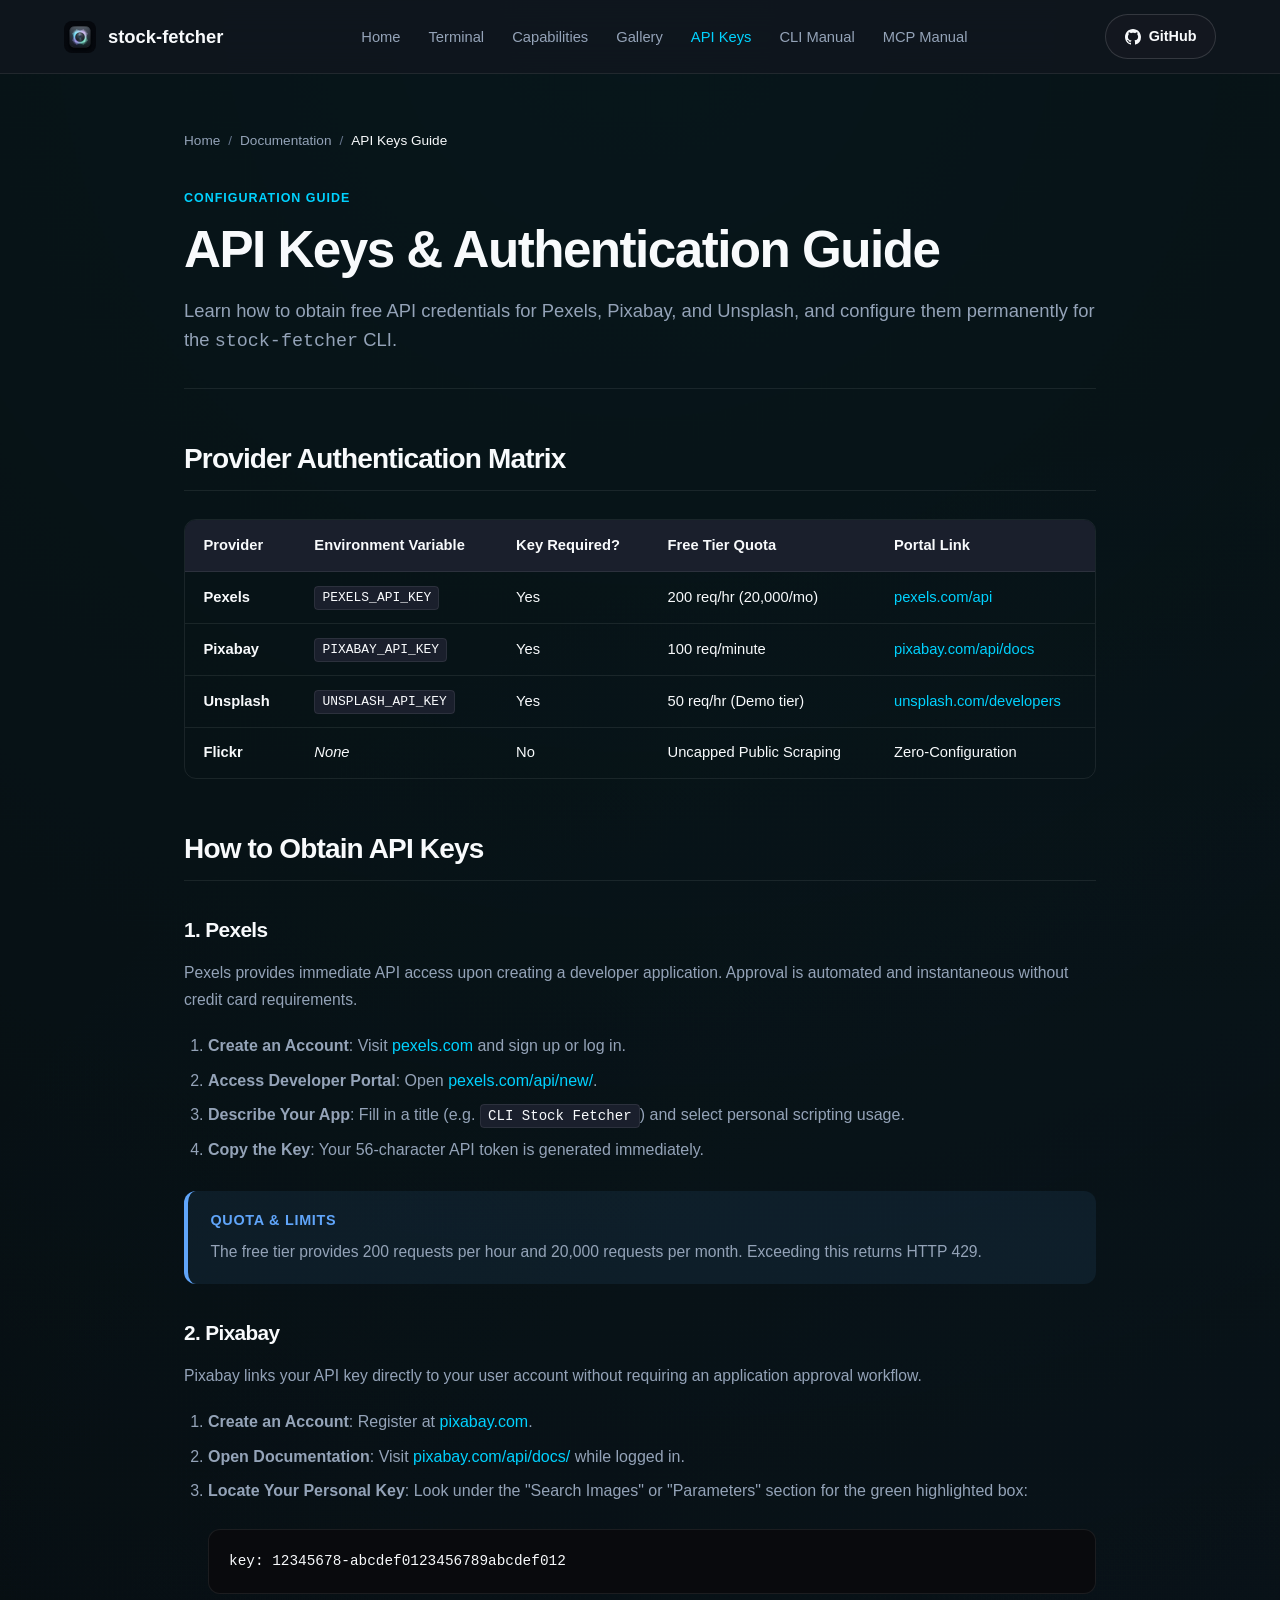
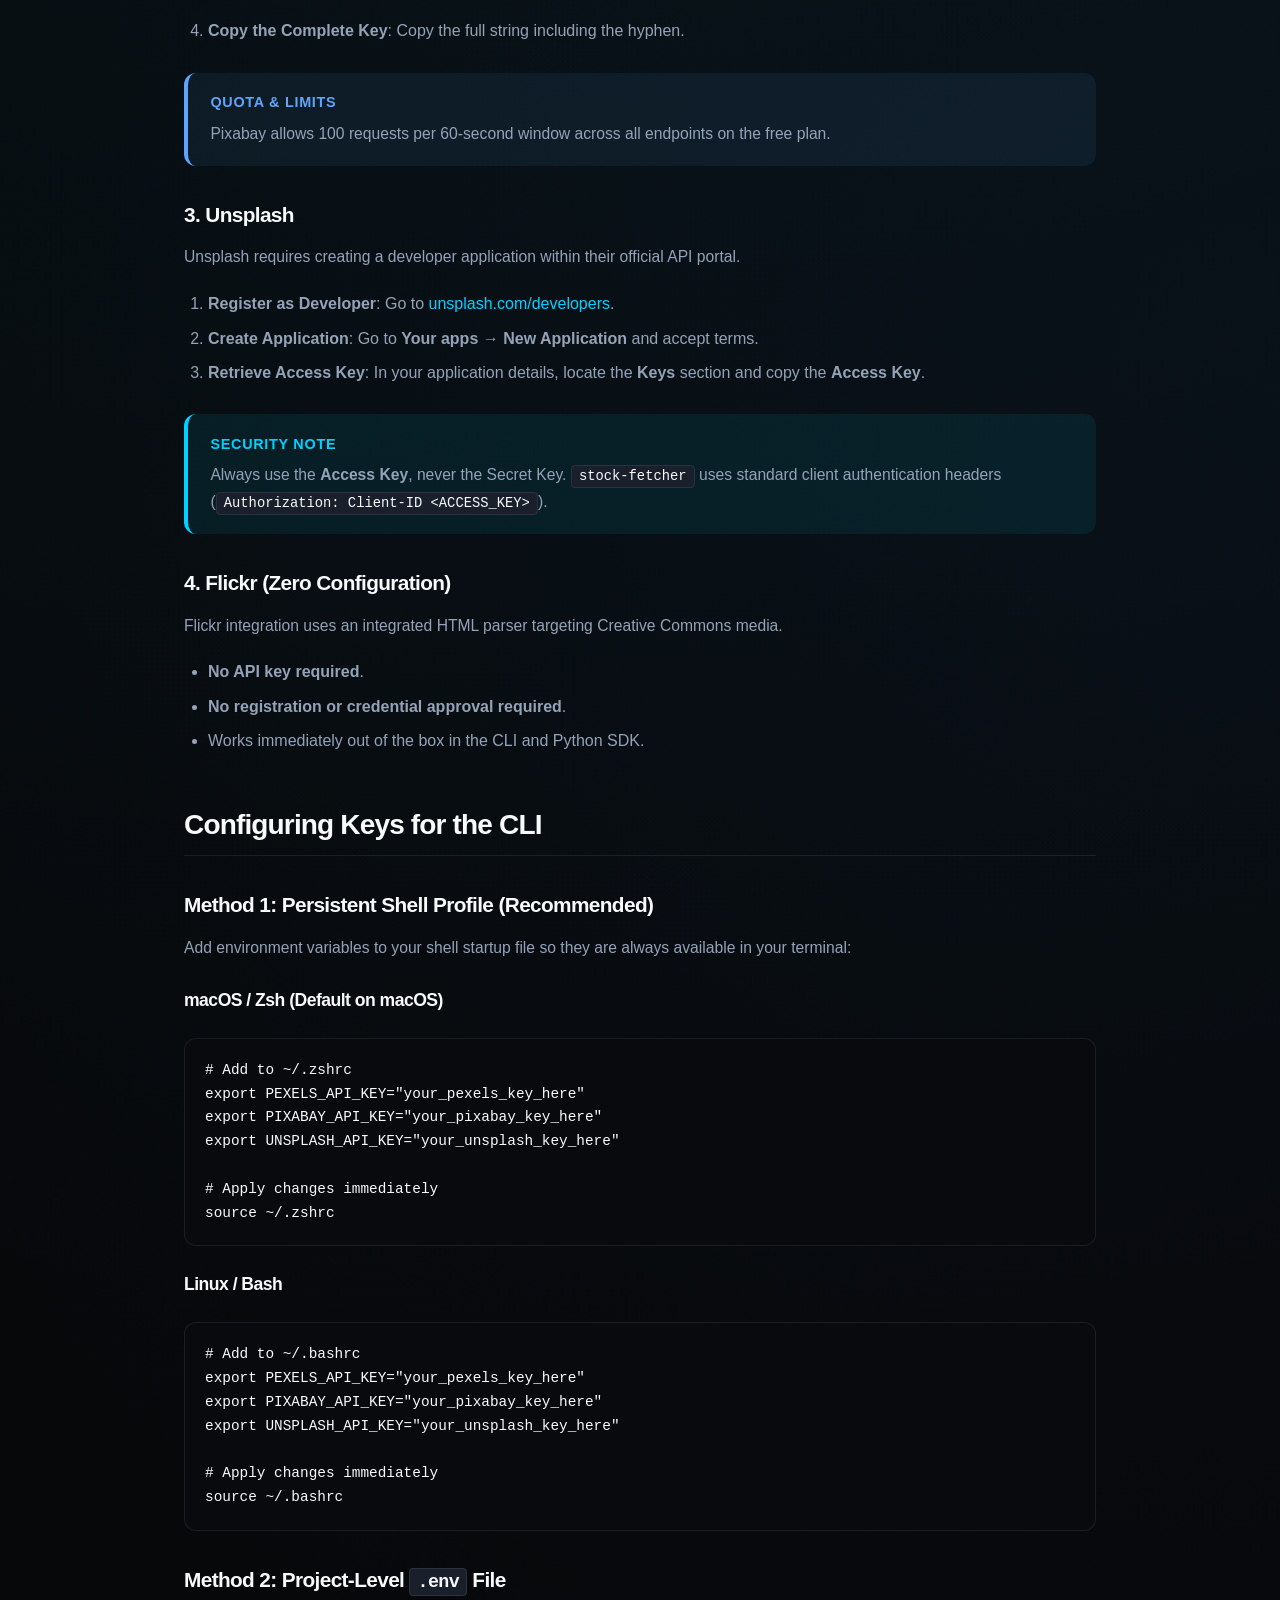
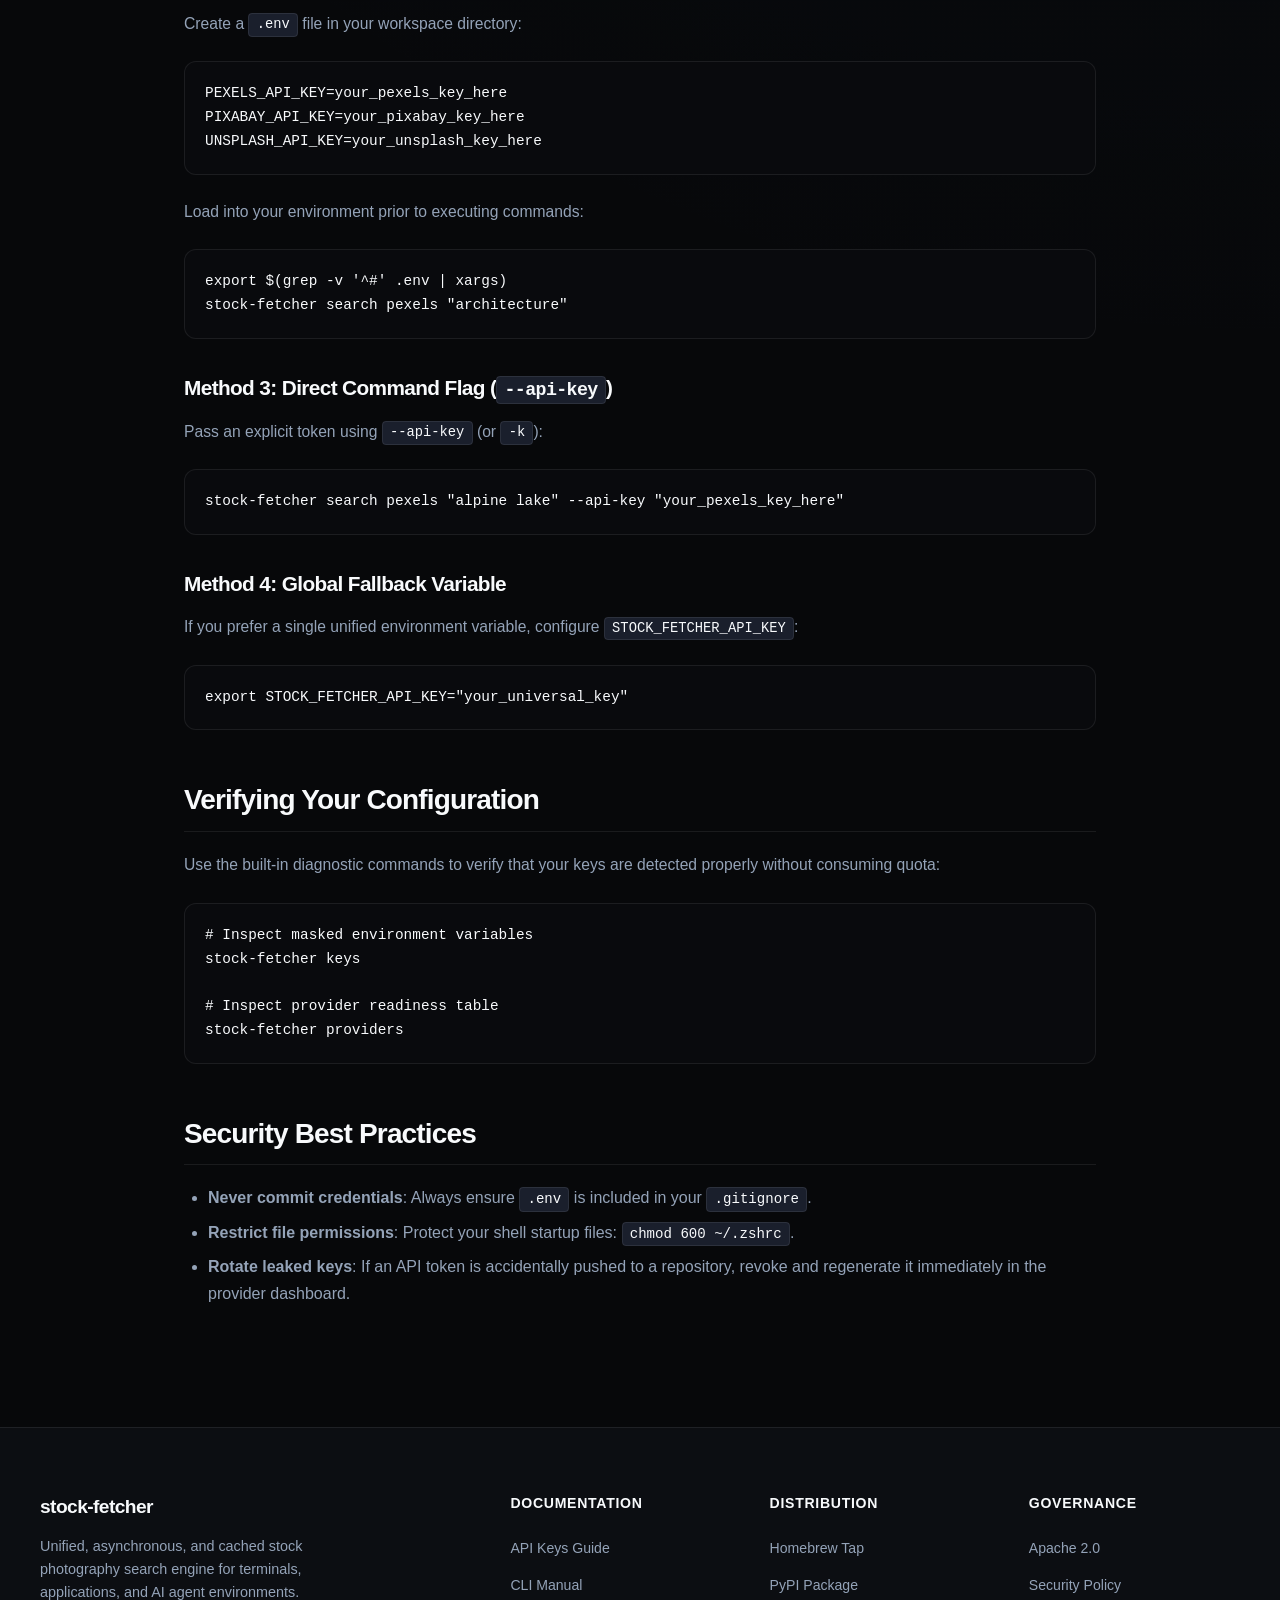
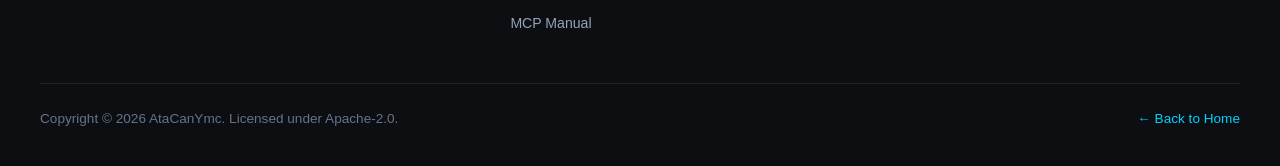
==== site/api_keys_guide.html @ 6c5955a9 "feat(site): convert documentation guides to native HTML pages with unified navigation" ====
<!DOCTYPE html>
<html lang="en">
<head>
  <meta charset="UTF-8">
  <meta name="viewport" content="width=device-width, initial-scale=1.0">
  <meta name="color-scheme" content="dark">
  <meta name="description" content="Step-by-step guide to obtaining free API keys for Pexels, Pixabay, and Unsplash, and configuring them for the stock-fetcher CLI.">
  <title>API Keys Guide — stock-fetcher</title>
  <link rel="stylesheet" href="style.css">
  <link rel="icon" type="image/png" href="assets/logo.png">
</head>
<body>

  <!-- Sticky Frosted Navigation -->
  <header class="header-nav">
    <div class="nav-container">
      <a href="index.html" class="nav-brand">
        <img src="assets/logo.png" alt="stock-fetcher logo" width="32" height="32">
        <span>stock-fetcher</span>
      </a>
      <nav aria-label="Main Navigation">
        <ul class="nav-links">
          <li><a href="index.html">Home</a></li>
          <li><a href="index.html#terminal">Terminal</a></li>
          <li><a href="index.html#capabilities">Capabilities</a></li>
          <li><a href="index.html#gallery">Gallery</a></li>
          <li><a href="api_keys_guide.html" style="color:var(--color-accent);">API Keys</a></li>
          <li><a href="cli_manual.html">CLI Manual</a></li>
          <li><a href="mcp_manual.html">MCP Manual</a></li>
        </ul>
      </nav>
      <div class="nav-actions">
        <a href="https://github.com/AtaCanYmc/stock-fetcher" class="btn btn-secondary" target="_blank" rel="noopener noreferrer">
          <svg width="16" height="16" viewBox="0 0 24 24" fill="currentColor"><path d="M12 0C5.37 0 0 5.37 0 12c0 5.31 3.435 9.795 8.205 11.385.6.105.825-.255.825-.57 0-.285-.015-1.23-.015-2.235-3.015.555-3.795-.735-4.035-1.41-.135-.345-.72-1.41-1.23-1.695-.42-.225-1.02-.78-.015-.795.945-.015 1.62.87 1.845 1.23 1.08 1.815 2.805 1.305 3.495.99.105-.78.42-1.305.765-1.605-2.67-.3-5.46-1.335-5.46-5.925 0-1.305.465-2.385 1.23-3.225-.12-.3-.54-1.53.12-3.18 0 0 1.005-.315 3.3 1.23.96-.27 1.98-.405 3-.405s2.04.135 3 .405c2.295-1.56 3.3-1.23 3.3-1.23.66 1.65.24 2.88.12 3.18.765.84 1.23 1.905 1.23 3.225 0 4.605-2.805 5.625-5.475 5.925.435.375.81 1.095.81 2.22 0 1.605-.015 2.895-.015 3.3 0 .315.225.69.825.57A12.02 12.02 0 0024 12c0-6.63-5.37-12-12-12z"/></svg>
          GitHub
        </a>
      </div>
    </div>
  </header>

  <main class="doc-page">
    <nav class="doc-breadcrumbs" aria-label="Breadcrumbs">
      <a href="index.html">Home</a>
      <span>/</span>
      <a href="#">Documentation</a>
      <span>/</span>
      <span style="color:var(--color-text-primary);">API Keys Guide</span>
    </nav>

    <header class="doc-header">
      <span class="doc-badge">Configuration Guide</span>
      <h1 class="doc-title">API Keys &amp; Authentication Guide</h1>
      <p class="doc-lead">
        Learn how to obtain free API credentials for Pexels, Pixabay, and Unsplash, and configure them permanently for the <code>stock-fetcher</code> CLI.
      </p>
    </header>

    <article class="doc-content">
      <h2>Provider Authentication Matrix</h2>
      <div class="table-wrap">
        <table class="doc-table">
          <thead>
            <tr>
              <th>Provider</th>
              <th>Environment Variable</th>
              <th>Key Required?</th>
              <th>Free Tier Quota</th>
              <th>Portal Link</th>
            </tr>
          </thead>
          <tbody>
            <tr>
              <td><strong>Pexels</strong></td>
              <td><code>PEXELS_API_KEY</code></td>
              <td>Yes</td>
              <td>200 req/hr (20,000/mo)</td>
              <td><a href="https://www.pexels.com/api/" target="_blank" rel="noopener noreferrer">pexels.com/api</a></td>
            </tr>
            <tr>
              <td><strong>Pixabay</strong></td>
              <td><code>PIXABAY_API_KEY</code></td>
              <td>Yes</td>
              <td>100 req/minute</td>
              <td><a href="https://pixabay.com/api/docs/" target="_blank" rel="noopener noreferrer">pixabay.com/api/docs</a></td>
            </tr>
            <tr>
              <td><strong>Unsplash</strong></td>
              <td><code>UNSPLASH_API_KEY</code></td>
              <td>Yes</td>
              <td>50 req/hr (Demo tier)</td>
              <td><a href="https://unsplash.com/developers" target="_blank" rel="noopener noreferrer">unsplash.com/developers</a></td>
            </tr>
            <tr>
              <td><strong>Flickr</strong></td>
              <td><em>None</em></td>
              <td>No</td>
              <td>Uncapped Public Scraping</td>
              <td>Zero-Configuration</td>
            </tr>
          </tbody>
        </table>
      </div>

      <h2>How to Obtain API Keys</h2>

      <h3>1. Pexels</h3>
      <p>
        Pexels provides immediate API access upon creating a developer application. Approval is automated and instantaneous without credit card requirements.
      </p>
      <ol>
        <li><strong>Create an Account</strong>: Visit <a href="https://www.pexels.com/" target="_blank" rel="noopener noreferrer">pexels.com</a> and sign up or log in.</li>
        <li><strong>Access Developer Portal</strong>: Open <a href="https://www.pexels.com/api/new/" target="_blank" rel="noopener noreferrer">pexels.com/api/new/</a>.</li>
        <li><strong>Describe Your App</strong>: Fill in a title (e.g. <code>CLI Stock Fetcher</code>) and select personal scripting usage.</li>
        <li><strong>Copy the Key</strong>: Your 56-character API token is generated immediately.</li>
      </ol>

      <div class="callout callout-note">
        <div class="callout-title">Quota &amp; Limits</div>
        <p>The free tier provides 200 requests per hour and 20,000 requests per month. Exceeding this returns HTTP 429.</p>
      </div>

      <h3>2. Pixabay</h3>
      <p>
        Pixabay links your API key directly to your user account without requiring an application approval workflow.
      </p>
      <ol>
        <li><strong>Create an Account</strong>: Register at <a href="https://pixabay.com/" target="_blank" rel="noopener noreferrer">pixabay.com</a>.</li>
        <li><strong>Open Documentation</strong>: Visit <a href="https://pixabay.com/api/docs/" target="_blank" rel="noopener noreferrer">pixabay.com/api/docs/</a> while logged in.</li>
        <li><strong>Locate Your Personal Key</strong>: Look under the "Search Images" or "Parameters" section for the green highlighted box:
          <pre><code>key: 12345678-abcdef0123456789abcdef012</code></pre>
        </li>
        <li><strong>Copy the Complete Key</strong>: Copy the full string including the hyphen.</li>
      </ol>

      <div class="callout callout-note">
        <div class="callout-title">Quota &amp; Limits</div>
        <p>Pixabay allows 100 requests per 60-second window across all endpoints on the free plan.</p>
      </div>

      <h3>3. Unsplash</h3>
      <p>
        Unsplash requires creating a developer application within their official API portal.
      </p>
      <ol>
        <li><strong>Register as Developer</strong>: Go to <a href="https://unsplash.com/developers" target="_blank" rel="noopener noreferrer">unsplash.com/developers</a>.</li>
        <li><strong>Create Application</strong>: Go to <strong>Your apps</strong> &rarr; <strong>New Application</strong> and accept terms.</li>
        <li><strong>Retrieve Access Key</strong>: In your application details, locate the <strong>Keys</strong> section and copy the <strong>Access Key</strong>.</li>
      </ol>

      <div class="callout callout-important">
        <div class="callout-title">Security Note</div>
        <p>Always use the <strong>Access Key</strong>, never the Secret Key. <code>stock-fetcher</code> uses standard client authentication headers (<code>Authorization: Client-ID &lt;ACCESS_KEY&gt;</code>).</p>
      </div>

      <h3>4. Flickr (Zero Configuration)</h3>
      <p>
        Flickr integration uses an integrated HTML parser targeting Creative Commons media.
      </p>
      <ul>
        <li><strong>No API key required</strong>.</li>
        <li><strong>No registration or credential approval required</strong>.</li>
        <li>Works immediately out of the box in the CLI and Python SDK.</li>
      </ul>

      <h2>Configuring Keys for the CLI</h2>

      <h3>Method 1: Persistent Shell Profile (Recommended)</h3>
      <p>
        Add environment variables to your shell startup file so they are always available in your terminal:
      </p>

      <h4>macOS / Zsh (Default on macOS)</h4>
      <pre><code># Add to ~/.zshrc
export PEXELS_API_KEY="your_pexels_key_here"
export PIXABAY_API_KEY="your_pixabay_key_here"
export UNSPLASH_API_KEY="your_unsplash_key_here"

# Apply changes immediately
source ~/.zshrc</code></pre>

      <h4>Linux / Bash</h4>
      <pre><code># Add to ~/.bashrc
export PEXELS_API_KEY="your_pexels_key_here"
export PIXABAY_API_KEY="your_pixabay_key_here"
export UNSPLASH_API_KEY="your_unsplash_key_here"

# Apply changes immediately
source ~/.bashrc</code></pre>

      <h3>Method 2: Project-Level <code>.env</code> File</h3>
      <p>Create a <code>.env</code> file in your workspace directory:</p>
      <pre><code>PEXELS_API_KEY=your_pexels_key_here
PIXABAY_API_KEY=your_pixabay_key_here
UNSPLASH_API_KEY=your_unsplash_key_here</code></pre>
      <p>Load into your environment prior to executing commands:</p>
      <pre><code>export $(grep -v '^#' .env | xargs)
stock-fetcher search pexels "architecture"</code></pre>

      <h3>Method 3: Direct Command Flag (<code>--api-key</code>)</h3>
      <p>Pass an explicit token using <code>--api-key</code> (or <code>-k</code>):</p>
      <pre><code>stock-fetcher search pexels "alpine lake" --api-key "your_pexels_key_here"</code></pre>

      <h3>Method 4: Global Fallback Variable</h3>
      <p>If you prefer a single unified environment variable, configure <code>STOCK_FETCHER_API_KEY</code>:</p>
      <pre><code>export STOCK_FETCHER_API_KEY="your_universal_key"</code></pre>

      <h2>Verifying Your Configuration</h2>
      <p>
        Use the built-in diagnostic commands to verify that your keys are detected properly without consuming quota:
      </p>
      <pre><code># Inspect masked environment variables
stock-fetcher keys

# Inspect provider readiness table
stock-fetcher providers</code></pre>

      <h2>Security Best Practices</h2>
      <ul>
        <li><strong>Never commit credentials</strong>: Always ensure <code>.env</code> is included in your <code>.gitignore</code>.</li>
        <li><strong>Restrict file permissions</strong>: Protect your shell startup files: <code>chmod 600 ~/.zshrc</code>.</li>
        <li><strong>Rotate leaked keys</strong>: If an API token is accidentally pushed to a repository, revoke and regenerate it immediately in the provider dashboard.</li>
      </ul>
    </article>
  </main>

  <!-- Footer -->
  <footer class="footer-section">
    <div class="footer-container">
      <div class="footer-brand">
        <h4>stock-fetcher</h4>
        <p>Unified, asynchronous, and cached stock photography search engine for terminals, applications, and AI agent environments.</p>
      </div>
      <div class="footer-col">
        <h5>Documentation</h5>
        <ul>
          <li><a href="api_keys_guide.html">API Keys Guide</a></li>
          <li><a href="cli_manual.html">CLI Manual</a></li>
          <li><a href="mcp_manual.html">MCP Manual</a></li>
        </ul>
      </div>
      <div class="footer-col">
        <h5>Distribution</h5>
        <ul>
          <li><a href="https://github.com/AtaCanYmc/homebrew-tap" target="_blank" rel="noopener noreferrer">Homebrew Tap</a></li>
          <li><a href="https://pypi.org/project/stock-fetcher/" target="_blank" rel="noopener noreferrer">PyPI Package</a></li>
        </ul>
      </div>
      <div class="footer-col">
        <h5>Governance</h5>
        <ul>
          <li><a href="https://github.com/AtaCanYmc/stock-fetcher/blob/main/LICENSE" target="_blank" rel="noopener noreferrer">Apache 2.0</a></li>
          <li><a href="https://github.com/AtaCanYmc/stock-fetcher/blob/main/SECURITY.md" target="_blank" rel="noopener noreferrer">Security Policy</a></li>
        </ul>
      </div>
    </div>
    <div class="footer-bottom">
      <span>Copyright &copy; 2026 AtaCanYmc. Licensed under Apache-2.0.</span>
      <span><a href="index.html">&larr; Back to Home</a></span>
    </div>
  </footer>

  <script src="script.js"></script>
</body>
</html>
---- site/style.css ----
/* Hallmark · pre-emit critique: P5 H5 E5 S5 R5 V5 */
/* Design Tokens & CSS Custom Properties */
:root {
  --color-bg-deep: #07080a;
  --color-bg-base: #0c0e12;
  --color-bg-surface: #13171f;
  --color-bg-surface-elevated: #1a1f2c;
  --color-bg-glass: rgba(19, 23, 31, 0.72);
  --color-bg-glass-elevated: rgba(26, 31, 44, 0.85);

  --color-border-subtle: rgba(255, 255, 255, 0.08);
  --color-border-visible: rgba(255, 255, 255, 0.14);
  --color-border-glow: rgba(0, 210, 255, 0.28);

  --color-text-primary: #f8fafc;
  --color-text-secondary: #94a3b8;
  --color-text-muted: #64748b;

  --color-accent: #00d2ff;
  --color-accent-hover: #38bdf8;
  --color-accent-gradient: linear-gradient(135deg, #00d2ff 0%, #3b82f6 100%);
  --color-accent-glow: rgba(0, 210, 255, 0.18);

  --color-terminal-bg: #090a0d;
  --color-terminal-header: #12141a;
  --color-code-green: #34d399;
  --color-code-yellow: #fbbf24;
  --color-code-blue: #60a5fa;
  --color-code-magenta: #f472b6;

  --font-display: -apple-system, BlinkMacSystemFont, "SF Pro Display", "SF Pro Text", "Inter", -apple-system, sans-serif;
  --font-body: -apple-system, BlinkMacSystemFont, "SF Pro Text", "Inter", sans-serif;
  --font-mono: "SF Mono", "JetBrains Mono", Menlo, Consolas, Monaco, monospace;

  --radius-xs: 4px;
  --radius-sm: 8px;
  --radius-md: 12px;
  --radius-lg: 18px;
  --radius-xl: 26px;
  --radius-pill: 9999px;

  --shadow-subtle: 0 4px 20px -2px rgba(0, 0, 0, 0.5);
  --shadow-glow: 0 10px 40px -10px rgba(0, 210, 255, 0.25);
  --shadow-elevation: 0 20px 48px -8px rgba(0, 0, 0, 0.7);

  --transition-fast: 150ms cubic-bezier(0.16, 1, 0.3, 1);
  --transition-smooth: 250ms cubic-bezier(0.16, 1, 0.3, 1);
  --transition-slow: 400ms cubic-bezier(0.16, 1, 0.3, 1);
}

/* Base Reset & Mobile Hard-Floor */
*, *::before, *::after {
  box-sizing: border-box;
  margin: 0;
  padding: 0;
}

html {
  font-family: var(--font-body);
  background-color: var(--color-bg-deep);
  color: var(--color-text-primary);
  color-scheme: dark;
  line-height: 1.6;
  -webkit-font-smoothing: antialiased;
  -moz-osx-font-smoothing: grayscale;
  scroll-behavior: smooth;
  overflow-x: clip;
}

body {
  background: radial-gradient(circle at 50% 0%, rgba(0, 210, 255, 0.07) 0%, transparent 60%),
              radial-gradient(circle at 100% 40%, rgba(59, 130, 246, 0.04) 0%, transparent 50%),
              var(--color-bg-deep);
  min-height: 100vh;
  overflow-x: clip;
  display: flex;
  flex-direction: column;
}

/* Typography Hierarchy - No Italic Headers */
h1, h2, h3, h4, h5, h6 {
  font-family: var(--font-display);
  font-style: normal;
  font-weight: 700;
  color: var(--color-text-primary);
  letter-spacing: -0.03em;
  overflow-wrap: anywhere;
  min-width: 0;
}

p {
  color: var(--color-text-secondary);
}

a {
  color: var(--color-accent);
  text-decoration: none;
  transition: color var(--transition-fast);
}

a:hover {
  color: var(--color-accent-hover);
}

:focus-visible {
  outline: 2px solid var(--color-accent);
  outline-offset: 3px;
}

/* Sticky Navigation - Frosted Glass */
.header-nav {
  position: sticky;
  top: 0;
  z-index: 100;
  backdrop-filter: blur(20px);
  -webkit-backdrop-filter: blur(20px);
  background-color: var(--color-bg-glass);
  border-bottom: 1px solid var(--color-border-subtle);
  transition: background-color var(--transition-smooth), border-color var(--transition-smooth);
}

.nav-container {
  max-width: 1200px;
  margin: 0 auto;
  padding: 0.9rem 1.5rem;
  display: flex;
  align-items: center;
  justify-content: space-between;
}

.nav-brand {
  display: flex;
  align-items: center;
  gap: 0.75rem;
  font-weight: 700;
  font-size: 1.15rem;
  color: var(--color-text-primary);
  text-decoration: none;
}

.nav-brand img {
  width: 32px;
  height: 32px;
  border-radius: var(--radius-sm);
  display: block;
}

.nav-links {
  display: flex;
  align-items: center;
  gap: 1.75rem;
  list-style: none;
}

.nav-links a {
  color: var(--color-text-secondary);
  font-size: 0.92rem;
  font-weight: 500;
  transition: color var(--transition-fast);
}

.nav-links a:hover {
  color: var(--color-text-primary);
}

.nav-actions {
  display: flex;
  align-items: center;
  gap: 0.75rem;
}

.btn {
  display: inline-flex;
  align-items: center;
  justify-content: center;
  gap: 0.5rem;
  font-family: var(--font-body);
  font-size: 0.9rem;
  font-weight: 600;
  padding: 0.6rem 1.15rem;
  border-radius: var(--radius-pill);
  cursor: pointer;
  border: 1px solid transparent;
  transition: all var(--transition-smooth);
  text-decoration: none;
  white-space: nowrap;
}

.btn-primary {
  background: var(--color-accent-gradient);
  color: #07090e;
  box-shadow: 0 4px 14px 0 rgba(0, 210, 255, 0.3);
}

.btn-primary:hover {
  transform: translateY(-1px);
  box-shadow: 0 6px 20px 0 rgba(0, 210, 255, 0.45);
  color: #000;
}

.btn-secondary {
  background-color: var(--color-bg-surface);
  border-color: var(--color-border-visible);
  color: var(--color-text-primary);
}

.btn-secondary:hover {
  background-color: var(--color-bg-surface-elevated);
  border-color: rgba(255, 255, 255, 0.25);
  color: #ffffff;
}

.btn-icon {
  padding: 0.6rem;
  border-radius: var(--radius-sm);
  background: transparent;
  border: 1px solid var(--color-border-subtle);
  color: var(--color-text-secondary);
}

.btn-icon:hover {
  color: var(--color-text-primary);
  border-color: var(--color-border-visible);
}

/* Hero Section */
.hero-section {
  position: relative;
  padding: 5.5rem 1.5rem 4rem;
  max-width: 1200px;
  margin: 0 auto;
  text-align: center;
  display: flex;
  flex-direction: column;
  align-items: center;
}

.hero-pill {
  display: inline-flex;
  align-items: center;
  gap: 0.5rem;
  padding: 0.35rem 0.9rem;
  background-color: rgba(0, 210, 255, 0.08);
  border: 1px solid rgba(0, 210, 255, 0.25);
  border-radius: var(--radius-pill);
  font-size: 0.82rem;
  font-weight: 600;
  color: var(--color-accent);
  margin-bottom: 1.75rem;
  text-decoration: none;
  transition: all var(--transition-fast);
}

.hero-pill:hover {
  background-color: rgba(0, 210, 255, 0.15);
  border-color: rgba(0, 210, 255, 0.45);
}

.hero-title {
  font-size: clamp(2.4rem, 5.5vw, 4.4rem);
  line-height: 1.08;
  max-width: 960px;
  margin-bottom: 1.5rem;
  background: linear-gradient(180deg, #ffffff 30%, #94a3b8 100%);
  -webkit-background-clip: text;
  -webkit-text-fill-color: transparent;
}

.hero-subtitle {
  font-size: clamp(1.05rem, 2vw, 1.3rem);
  max-width: 720px;
  color: var(--color-text-secondary);
  margin-bottom: 2.5rem;
  font-weight: 400;
}

/* Quick Install Box in Hero */
.hero-install-box {
  width: 100%;
  max-width: 580px;
  background-color: var(--color-bg-surface);
  border: 1px solid var(--color-border-visible);
  border-radius: var(--radius-lg);
  padding: 0.5rem;
  box-shadow: var(--shadow-elevation);
  margin-bottom: 2.25rem;
}

.install-tabs {
  display: flex;
  gap: 0.25rem;
  background-color: rgba(0, 0, 0, 0.3);
  padding: 0.3rem;
  border-radius: var(--radius-md);
  margin-bottom: 0.5rem;
}

.install-tab-btn {
  flex: 1;
  background: transparent;
  border: none;
  color: var(--color-text-muted);
  font-size: 0.82rem;
  font-weight: 600;
  padding: 0.45rem 0.75rem;
  border-radius: var(--radius-sm);
  cursor: pointer;
  transition: all var(--transition-fast);
}

.install-tab-btn[aria-selected="true"] {
  background-color: var(--color-bg-surface-elevated);
  color: var(--color-text-primary);
  box-shadow: 0 2px 8px rgba(0,0,0,0.4);
}

.install-command-row {
  display: flex;
  align-items: center;
  justify-content: space-between;
  background-color: var(--color-terminal-bg);
  border: 1px solid var(--color-border-subtle);
  border-radius: var(--radius-md);
  padding: 0.85rem 1.15rem;
}

.install-command-code {
  font-family: var(--font-mono);
  font-size: 0.92rem;
  color: var(--color-code-green);
  user-select: all;
  overflow-x: auto;
  white-space: nowrap;
}

.copy-btn {
  background-color: rgba(255, 255, 255, 0.08);
  border: 1px solid var(--color-border-subtle);
  color: var(--color-text-secondary);
  border-radius: var(--radius-sm);
  padding: 0.45rem 0.75rem;
  font-size: 0.8rem;
  font-weight: 600;
  cursor: pointer;
  display: inline-flex;
  align-items: center;
  gap: 0.4rem;
  transition: all var(--transition-fast);
}

.copy-btn:hover {
  background-color: rgba(255, 255, 255, 0.16);
  color: var(--color-text-primary);
  border-color: var(--color-border-visible);
}

.copy-btn.copied {
  background-color: rgba(52, 211, 153, 0.15);
  border-color: var(--color-code-green);
  color: var(--color-code-green);
}

.hero-actions {
  display: flex;
  gap: 1rem;
  align-items: center;
  flex-wrap: wrap;
  justify-content: center;
}

/* Interactive Terminal Section */
.terminal-section {
  max-width: 1100px;
  width: 100%;
  margin: 3.5rem auto 5rem;
  padding: 0 1.5rem;
}

.terminal-window {
  background-color: var(--color-terminal-bg);
  border: 1px solid var(--color-border-visible);
  border-radius: var(--radius-lg);
  box-shadow: 0 25px 60px -15px rgba(0, 0, 0, 0.9), 0 0 35px -5px rgba(0, 210, 255, 0.15);
  overflow: hidden;
}

.terminal-header {
  background-color: var(--color-terminal-header);
  border-bottom: 1px solid var(--color-border-subtle);
  padding: 0.85rem 1.25rem;
  display: flex;
  align-items: center;
  justify-content: space-between;
}

.terminal-controls {
  display: flex;
  gap: 0.5rem;
}

.terminal-dot {
  width: 12px;
  height: 12px;
  border-radius: var(--radius-pill);
}

.dot-red { background-color: #ef4444; }
.dot-yellow { background-color: #f59e0b; }
.dot-green { background-color: #10b981; }

.terminal-title {
  font-family: var(--font-mono);
  font-size: 0.82rem;
  color: var(--color-text-muted);
}

.terminal-actions-bar {
  display: flex;
  gap: 0.5rem;
  padding: 0.75rem 1.25rem;
  background-color: rgba(255, 255, 255, 0.02);
  border-bottom: 1px solid var(--color-border-subtle);
  overflow-x: auto;
  white-space: nowrap;
}

.terminal-chip {
  background-color: var(--color-bg-surface);
  border: 1px solid var(--color-border-subtle);
  color: var(--color-text-secondary);
  font-family: var(--font-mono);
  font-size: 0.78rem;
  padding: 0.35rem 0.75rem;
  border-radius: var(--radius-sm);
  cursor: pointer;
  transition: all var(--transition-fast);
}

.terminal-chip:hover {
  background-color: var(--color-bg-surface-elevated);
  border-color: var(--color-accent);
  color: var(--color-text-primary);
}

.terminal-chip.active {
  background-color: rgba(0, 210, 255, 0.12);
  border-color: var(--color-accent);
  color: var(--color-accent);
}

.terminal-body {
  padding: 1.5rem;
  font-family: var(--font-mono);
  font-size: 0.88rem;
  color: var(--color-text-primary);
  line-height: 1.65;
  min-height: 280px;
  max-height: 480px;
  overflow-y: auto;
}

.terminal-prompt {
  color: var(--color-accent);
  font-weight: 600;
}

.terminal-cmd {
  color: #f8fafc;
  font-weight: 600;
}

.terminal-output {
  margin-top: 0.75rem;
  white-space: pre-wrap;
  word-break: break-all;
}

/* Bento Grid Capabilities */
.bento-section {
  max-width: 1200px;
  margin: 4rem auto;
  padding: 0 1.5rem;
}

.section-header {
  text-align: center;
  max-width: 680px;
  margin: 0 auto 3.5rem;
}

.section-badge {
  font-size: 0.8rem;
  font-weight: 700;
  text-transform: uppercase;
  letter-spacing: 0.08em;
  color: var(--color-accent);
  margin-bottom: 0.75rem;
  display: block;
}

.section-title {
  font-size: clamp(2rem, 3.5vw, 2.75rem);
  margin-bottom: 1rem;
}

.section-desc {
  font-size: 1.05rem;
  color: var(--color-text-secondary);
}

.bento-grid {
  display: grid;
  grid-template-columns: repeat(12, 1fr);
  gap: 1.25rem;
}

.bento-card {
  background-color: var(--color-bg-surface);
  border: 1px solid var(--color-border-subtle);
  border-radius: var(--radius-lg);
  padding: 2rem;
  position: relative;
  overflow: hidden;
  transition: transform var(--transition-smooth), border-color var(--transition-smooth);
  display: flex;
  flex-direction: column;
  justify-content: space-between;
}

.bento-card:hover {
  transform: translateY(-2px);
  border-color: var(--color-border-visible);
}

.col-4 { grid-column: span 4; }
.col-6 { grid-column: span 6; }
.col-8 { grid-column: span 8; }
.col-12 { grid-column: span 12; }

.bento-icon {
  width: 44px;
  height: 44px;
  border-radius: var(--radius-md);
  background-color: rgba(0, 210, 255, 0.08);
  border: 1px solid rgba(0, 210, 255, 0.2);
  display: flex;
  align-items: center;
  justify-content: center;
  margin-bottom: 1.25rem;
  color: var(--color-accent);
}

.bento-title {
  font-size: 1.25rem;
  margin-bottom: 0.5rem;
}

.bento-text {
  font-size: 0.92rem;
  color: var(--color-text-secondary);
  line-height: 1.6;
}

.bento-meta {
  margin-top: 1.5rem;
  padding-top: 1rem;
  border-top: 1px solid var(--color-border-subtle);
  display: flex;
  align-items: center;
  justify-content: space-between;
  font-size: 0.82rem;
  font-family: var(--font-mono);
  color: var(--color-text-muted);
}

/* Gallery Section */
.gallery-section {
  max-width: 1200px;
  margin: 5rem auto;
  padding: 0 1.5rem;
}

.gallery-grid {
  display: grid;
  grid-template-columns: repeat(auto-fill, minmax(320px, 1fr));
  gap: 1.5rem;
}

.gallery-item {
  background-color: var(--color-bg-surface);
  border: 1px solid var(--color-border-subtle);
  border-radius: var(--radius-lg);
  overflow: hidden;
  position: relative;
  transition: all var(--transition-smooth);
  display: flex;
  flex-direction: column;
}

.gallery-item:hover {
  transform: translateY(-3px);
  border-color: var(--color-border-visible);
  box-shadow: var(--shadow-subtle);
}

.gallery-thumb-wrap {
  position: relative;
  width: 100%;
  aspect-ratio: 16 / 10;
  overflow: hidden;
  background-color: var(--color-bg-surface-elevated);
}

.gallery-thumb-wrap img {
  width: 100%;
  height: 100%;
  object-fit: cover;
  transition: transform var(--transition-slow);
}

.gallery-item:hover .gallery-thumb-wrap img {
  transform: scale(1.04);
}

.gallery-source-tag {
  position: absolute;
  top: 0.75rem;
  left: 0.75rem;
  background-color: rgba(7, 8, 10, 0.75);
  backdrop-filter: blur(8px);
  -webkit-backdrop-filter: blur(8px);
  border: 1px solid var(--color-border-subtle);
  padding: 0.25rem 0.6rem;
  border-radius: var(--radius-sm);
  font-size: 0.75rem;
  font-weight: 600;
  color: var(--color-text-primary);
  text-transform: uppercase;
  letter-spacing: 0.04em;
}

.gallery-info {
  padding: 1.15rem;
  display: flex;
  flex-direction: column;
  gap: 0.5rem;
}

.gallery-title {
  font-size: 1.05rem;
  font-weight: 600;
  color: var(--color-text-primary);
}

.gallery-desc {
  font-size: 0.85rem;
  color: var(--color-text-muted);
}

.gallery-meta {
  display: flex;
  align-items: center;
  justify-content: space-between;
  margin-top: 0.5rem;
  font-size: 0.8rem;
  font-family: var(--font-mono);
  color: var(--color-code-green);
}

/* Documentation Hub & Code Samples */
.code-section {
  max-width: 1200px;
  margin: 5rem auto;
  padding: 0 1.5rem;
}

.code-tabs-box {
  background-color: var(--color-bg-surface);
  border: 1px solid var(--color-border-visible);
  border-radius: var(--radius-lg);
  overflow: hidden;
}

.code-tablist {
  display: flex;
  background-color: var(--color-bg-surface-elevated);
  border-bottom: 1px solid var(--color-border-subtle);
  overflow-x: auto;
}

.code-tab-btn {
  background: transparent;
  border: none;
  border-bottom: 2px solid transparent;
  padding: 0.9rem 1.4rem;
  font-family: var(--font-mono);
  font-size: 0.85rem;
  font-weight: 600;
  color: var(--color-text-muted);
  cursor: pointer;
  white-space: nowrap;
  transition: all var(--transition-fast);
}

.code-tab-btn[aria-selected="true"] {
  color: var(--color-accent);
  border-bottom-color: var(--color-accent);
  background-color: var(--color-terminal-bg);
}

.code-panel {
  padding: 1.75rem;
  background-color: var(--color-terminal-bg);
}

.code-panel pre {
  font-family: var(--font-mono);
  font-size: 0.9rem;
  line-height: 1.7;
  color: var(--color-text-primary);
  overflow-x: auto;
}

/* Footer Section */
.footer-section {
  border-top: 1px solid var(--color-border-subtle);
  background-color: var(--color-bg-base);
  margin-top: auto;
  padding: 4rem 1.5rem 2.5rem;
}

.footer-container {
  max-width: 1200px;
  margin: 0 auto;
  display: grid;
  grid-template-columns: 2fr 1fr 1fr 1fr;
  gap: 3rem;
}

.footer-brand h4 {
  font-size: 1.2rem;
  margin-bottom: 0.75rem;
}

.footer-brand p {
  font-size: 0.9rem;
  max-width: 340px;
  line-height: 1.6;
}

.footer-col h5 {
  font-size: 0.88rem;
  font-weight: 700;
  text-transform: uppercase;
  letter-spacing: 0.05em;
  color: var(--color-text-primary);
  margin-bottom: 1.25rem;
}

.footer-col ul {
  list-style: none;
  display: flex;
  flex-direction: column;
  gap: 0.75rem;
}

.footer-col a {
  color: var(--color-text-secondary);
  font-size: 0.88rem;
  transition: color var(--transition-fast);
}

.footer-col a:hover {
  color: var(--color-text-primary);
}

.footer-bottom {
  max-width: 1200px;
  margin: 3rem auto 0;
  padding-top: 1.5rem;
  border-top: 1px solid var(--color-border-subtle);
  display: flex;
  justify-content: space-between;
  align-items: center;
  font-size: 0.85rem;
  color: var(--color-text-muted);
  flex-wrap: wrap;
  gap: 1rem;
}

/* Documentation Pages Layout & Typography */
.doc-page {
  max-width: 960px;
  margin: 0 auto;
  padding: 3.5rem 1.5rem 6rem;
  width: 100%;
}

.doc-breadcrumbs {
  display: flex;
  align-items: center;
  gap: 0.5rem;
  font-size: 0.85rem;
  color: var(--color-text-muted);
  margin-bottom: 2rem;
}

.doc-breadcrumbs a {
  color: var(--color-text-secondary);
}

.doc-breadcrumbs a:hover {
  color: var(--color-accent);
}

.doc-header {
  margin-bottom: 3rem;
  border-bottom: 1px solid var(--color-border-subtle);
  padding-bottom: 2rem;
}

.doc-badge {
  display: inline-block;
  font-size: 0.78rem;
  font-weight: 700;
  text-transform: uppercase;
  letter-spacing: 0.08em;
  color: var(--color-accent);
  margin-bottom: 0.75rem;
}

.doc-title {
  font-size: clamp(2.2rem, 4vw, 3.2rem);
  line-height: 1.15;
  margin-bottom: 1rem;
}

.doc-lead {
  font-size: 1.15rem;
  color: var(--color-text-secondary);
  line-height: 1.6;
}

.doc-content h2 {
  font-size: 1.75rem;
  margin: 3rem 0 1.25rem;
  padding-bottom: 0.5rem;
  border-bottom: 1px solid var(--color-border-subtle);
}

.doc-content h3 {
  font-size: 1.3rem;
  margin: 2rem 0 0.85rem;
}

.doc-content h4 {
  font-size: 1.1rem;
  margin: 1.5rem 0 0.65rem;
}

.doc-content p {
  font-size: 0.98rem;
  margin-bottom: 1.25rem;
  line-height: 1.7;
}

.doc-content ul, .doc-content ol {
  margin-bottom: 1.5rem;
  padding-left: 1.5rem;
  color: var(--color-text-secondary);
}

.doc-content li {
  margin-bottom: 0.5rem;
  line-height: 1.65;
}

.doc-content code {
  font-family: var(--font-mono);
  font-size: 0.88em;
  background-color: var(--color-bg-surface-elevated);
  padding: 0.2rem 0.45rem;
  border-radius: var(--radius-xs);
  border: 1px solid var(--color-border-subtle);
  color: var(--color-text-primary);
}

.doc-content pre {
  background-color: var(--color-terminal-bg);
  border: 1px solid var(--color-border-subtle);
  border-radius: var(--radius-md);
  padding: 1.25rem;
  overflow-x: auto;
  margin: 1.5rem 0;
}

.doc-content pre code {
  background: transparent;
  padding: 0;
  border: none;
  font-size: 0.9rem;
  line-height: 1.65;
}

/* Callouts / Alerts */
.callout {
  padding: 1.15rem 1.4rem;
  border-radius: var(--radius-md);
  margin: 1.75rem 0;
  border-left: 4px solid;
  background-color: var(--color-bg-surface);
}

.callout-note {
  border-left-color: var(--color-code-blue);
  background-color: rgba(96, 165, 250, 0.08);
}

.callout-important {
  border-left-color: var(--color-accent);
  background-color: rgba(0, 210, 255, 0.08);
}

.callout-tip {
  border-left-color: var(--color-code-green);
  background-color: rgba(52, 211, 153, 0.08);
}

.callout-title {
  font-weight: 700;
  font-size: 0.9rem;
  text-transform: uppercase;
  letter-spacing: 0.05em;
  margin-bottom: 0.4rem;
  display: flex;
  align-items: center;
  gap: 0.4rem;
}

.callout-note .callout-title { color: var(--color-code-blue); }
.callout-important .callout-title { color: var(--color-accent); }
.callout-tip .callout-title { color: var(--color-code-green); }

.callout p:last-child {
  margin-bottom: 0;
}

/* Data Tables */
.table-wrap {
  width: 100%;
  overflow-x: auto;
  margin: 1.75rem 0;
  border: 1px solid var(--color-border-subtle);
  border-radius: var(--radius-md);
}

.doc-table {
  width: 100%;
  border-collapse: collapse;
  text-align: left;
  font-size: 0.92rem;
}

.doc-table th, .doc-table td {
  padding: 0.85rem 1.15rem;
  border-bottom: 1px solid var(--color-border-subtle);
}

.doc-table th {
  background-color: var(--color-bg-surface-elevated);
  font-weight: 600;
  color: var(--color-text-primary);
  white-space: nowrap;
}

.doc-table tr:last-child td {
  border-bottom: none;
}

.doc-table tr:hover td {
  background-color: rgba(255, 255, 255, 0.02);
}

/* Responsive Overrides (320px - 768px Hard Floor) */
@media (max-width: 900px) {
  .col-4, .col-6, .col-8, .col-12 {
    grid-column: span 12;
  }
  .footer-container {
    grid-template-columns: 1fr 1fr;
  }
}

@media (max-width: 640px) {
  .nav-links {
    display: none;
  }
  .hero-section {
    padding: 3.5rem 1rem 2.5rem;
  }
  .hero-title {
    font-size: 2.15rem;
  }
  .footer-container {
    grid-template-columns: 1fr;
    gap: 2rem;
  }
  .install-command-code {
    font-size: 0.8rem;
  }
  .terminal-body {
    font-size: 0.78rem;
    padding: 1rem;
  }
}

@media (prefers-reduced-motion: reduce) {
  *, *::before, *::after {
    animation-duration: 0.01ms !important;
    animation-iteration-count: 1 !important;
    transition-duration: 0.01ms !important;
    scroll-behavior: auto !important;
  }
}
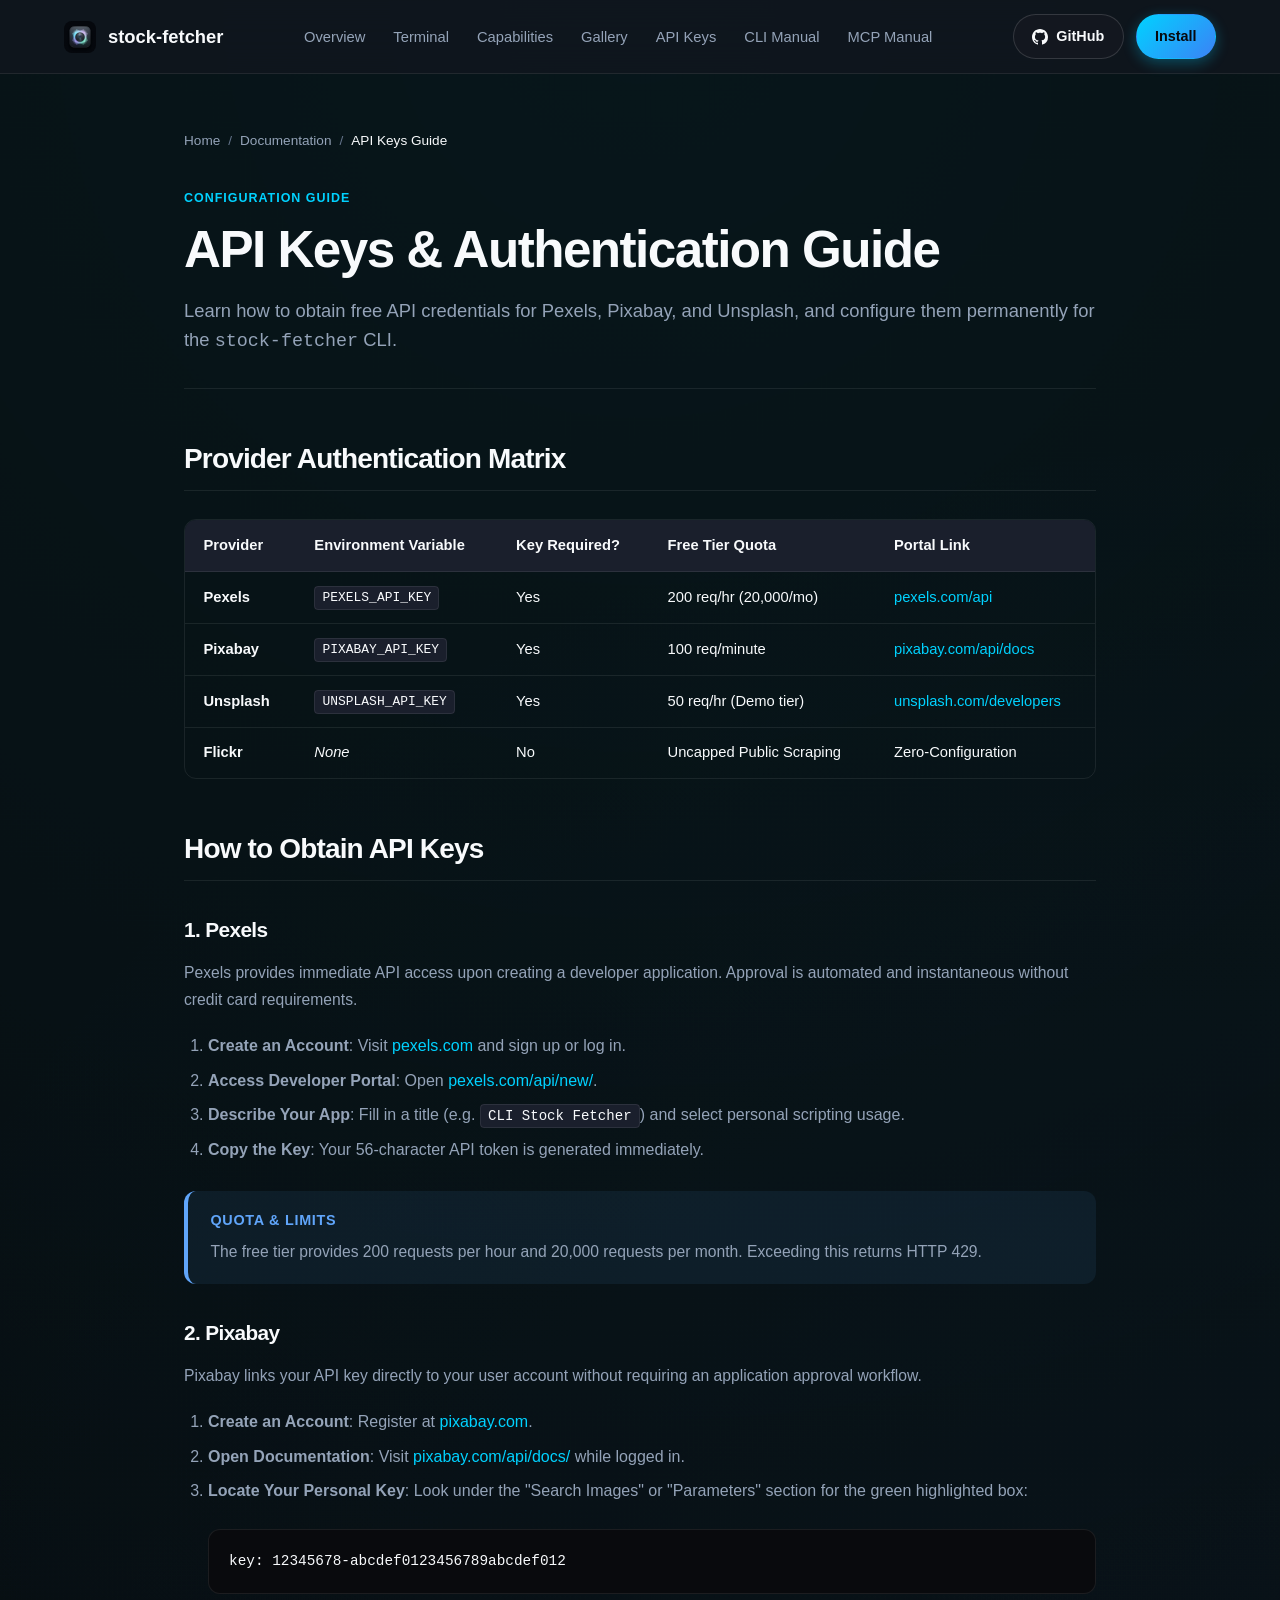
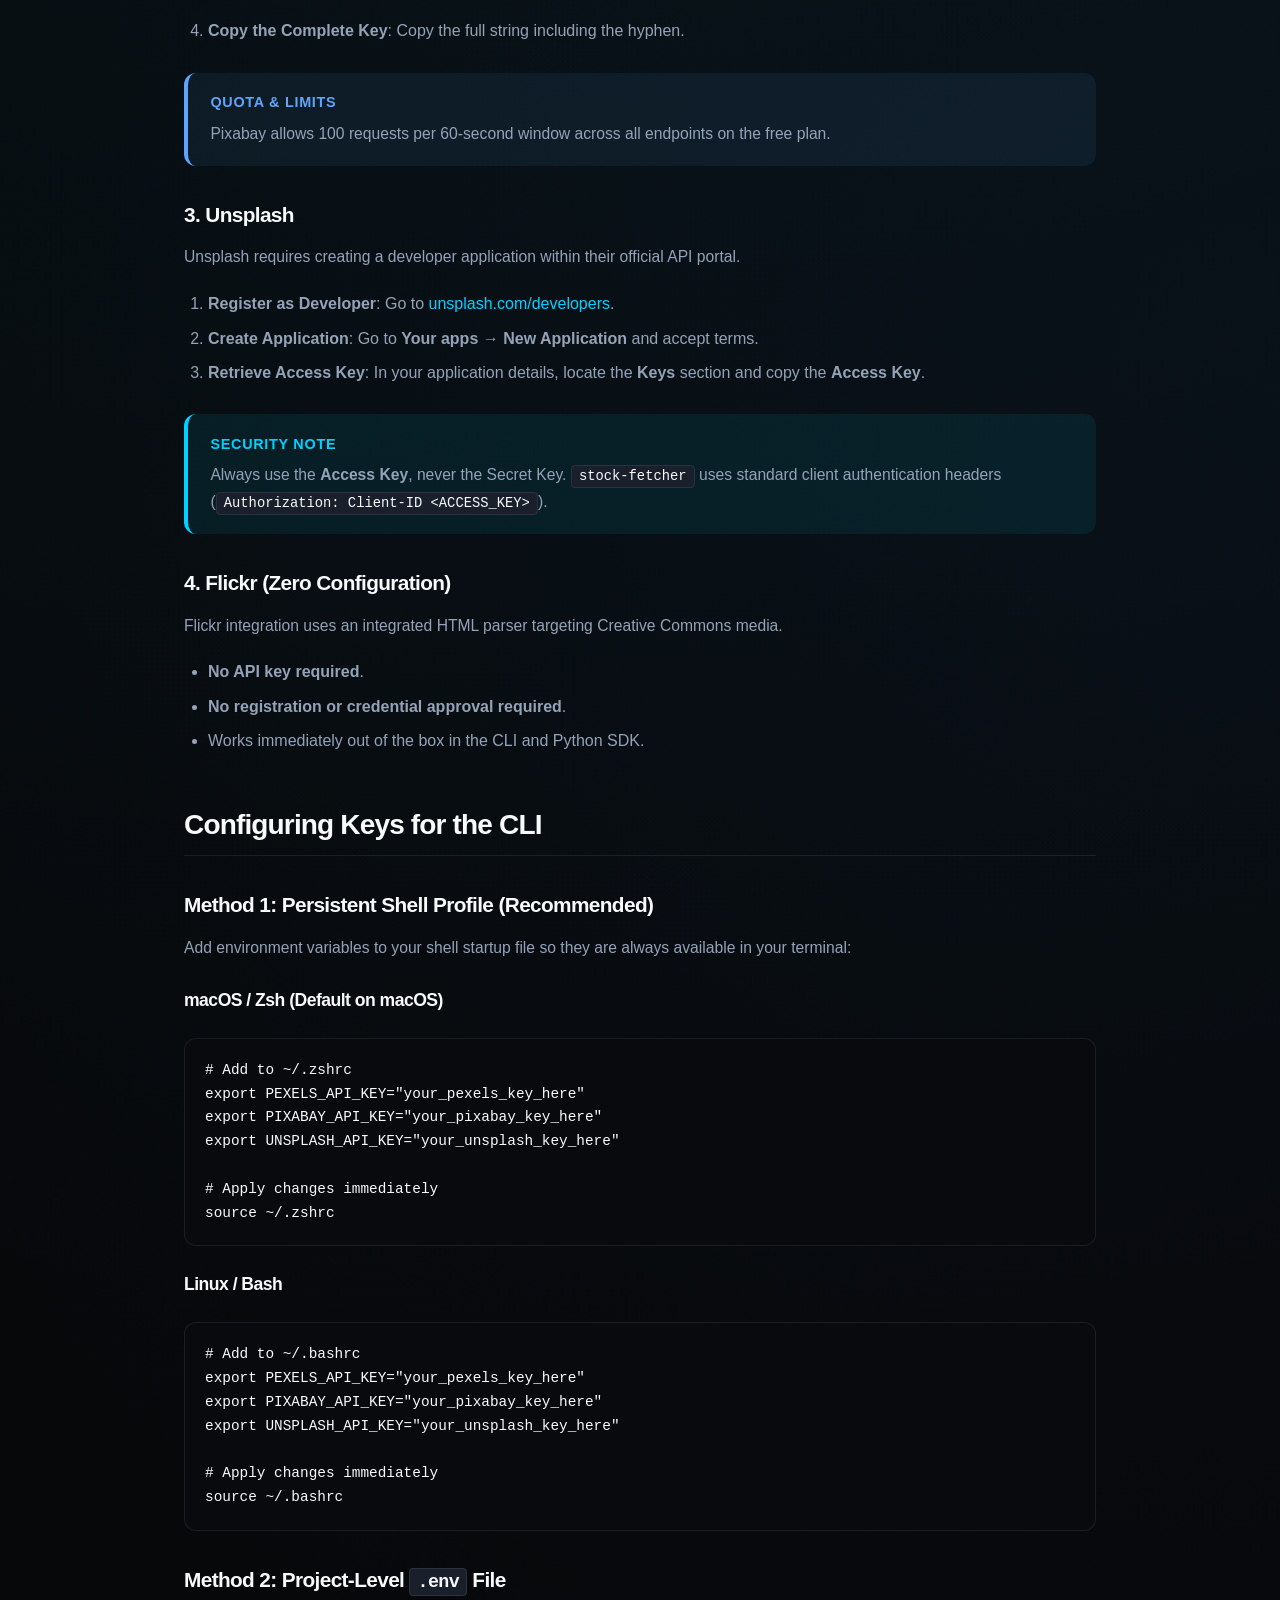
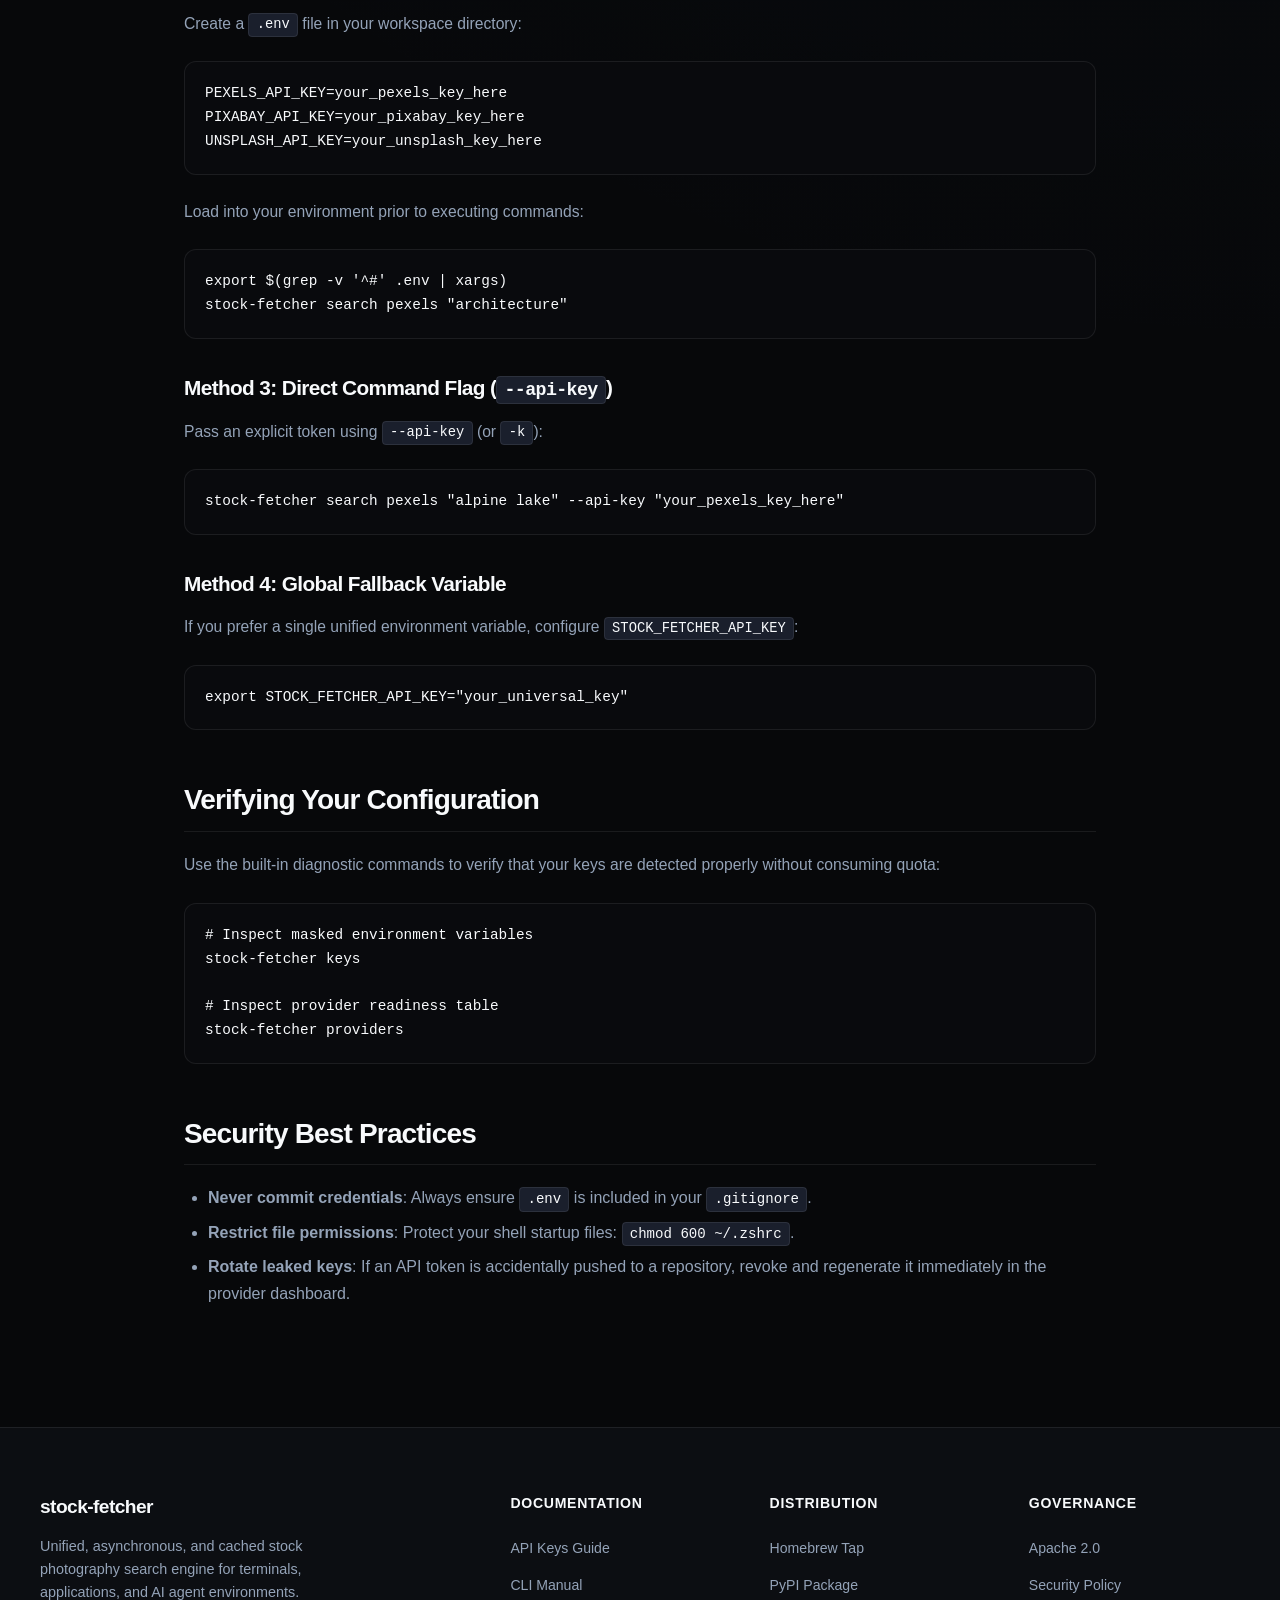
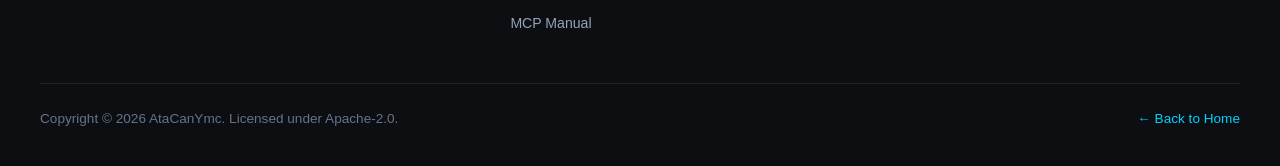
==== commit 7f313af1: "refactor(site): unify top navigation bar character-by-character across all site pages" ====
--- a/site/api_keys_guide.html
+++ b/site/api_keys_guide.html
@@ -5,9 +5,67 @@
   <meta name="viewport" content="width=device-width, initial-scale=1.0">
   <meta name="color-scheme" content="dark">
   <meta name="description" content="Step-by-step guide to obtaining free API keys for Pexels, Pixabay, and Unsplash, and configuring them for the stock-fetcher CLI.">
-  <title>API Keys Guide — stock-fetcher</title>
+  <title>API Keys &amp; Authentication Guide — stock-fetcher</title>
+  <link rel="canonical" href="https://atacanymc.github.io/stock-fetcher/api_keys_guide.html">
   <link rel="stylesheet" href="style.css">
   <link rel="icon" type="image/png" href="assets/logo.png">
+  <meta name="robots" content="index, follow">
+
+  <!-- OpenGraph Metadata -->
+  <meta property="og:site_name" content="stock-fetcher">
+  <meta property="og:title" content="API Keys &amp; Authentication Guide — stock-fetcher">
+  <meta property="og:description" content="Step-by-step guide to obtaining free API keys for Pexels, Pixabay, and Unsplash, and configuring them for the stock-fetcher CLI.">
+  <meta property="og:type" content="article">
+  <meta property="og:url" content="https://atacanymc.github.io/stock-fetcher/api_keys_guide.html">
+  <meta property="og:image" content="https://atacanymc.github.io/stock-fetcher/assets/logo.png">
+
+  <!-- Twitter Card Metadata -->
+  <meta name="twitter:card" content="summary">
+  <meta name="twitter:title" content="API Keys &amp; Authentication Guide — stock-fetcher">
+  <meta name="twitter:description" content="Step-by-step guide to obtaining free API keys for Pexels, Pixabay, and Unsplash, and configuring them for the stock-fetcher CLI.">
+  <meta name="twitter:image" content="https://atacanymc.github.io/stock-fetcher/assets/logo.png">
+
+  <!-- Schema.org JSON-LD Structured Data -->
+  <script type="application/ld+json">
+  {
+    "@context": "https://schema.org",
+    "@graph": [
+      {
+        "@type": "TechArticle",
+        "headline": "API Keys & Authentication Guide for stock-fetcher",
+        "description": "Step-by-step guide to obtaining free API keys for Pexels, Pixabay, and Unsplash, and configuring them for the stock-fetcher CLI.",
+        "url": "https://atacanymc.github.io/stock-fetcher/api_keys_guide.html",
+        "author": {
+          "@type": "Person",
+          "name": "AtaCanYmc"
+        }
+      },
+      {
+        "@type": "BreadcrumbList",
+        "itemListElement": [
+          {
+            "@type": "ListItem",
+            "position": 1,
+            "name": "Home",
+            "item": "https://atacanymc.github.io/stock-fetcher/"
+          },
+          {
+            "@type": "ListItem",
+            "position": 2,
+            "name": "Documentation",
+            "item": "https://atacanymc.github.io/stock-fetcher/#overview"
+          },
+          {
+            "@type": "ListItem",
+            "position": 3,
+            "name": "API Keys Guide",
+            "item": "https://atacanymc.github.io/stock-fetcher/api_keys_guide.html"
+          }
+        ]
+      }
+    ]
+  }
+  </script>
 </head>
 <body>
 
@@ -20,11 +78,11 @@
       </a>
       <nav aria-label="Main Navigation">
         <ul class="nav-links">
-          <li><a href="index.html">Home</a></li>
+          <li><a href="index.html#overview">Overview</a></li>
           <li><a href="index.html#terminal">Terminal</a></li>
           <li><a href="index.html#capabilities">Capabilities</a></li>
           <li><a href="index.html#gallery">Gallery</a></li>
-          <li><a href="api_keys_guide.html" style="color:var(--color-accent);">API Keys</a></li>
+          <li><a href="api_keys_guide.html">API Keys</a></li>
           <li><a href="cli_manual.html">CLI Manual</a></li>
           <li><a href="mcp_manual.html">MCP Manual</a></li>
         </ul>
@@ -34,6 +92,7 @@
           <svg width="16" height="16" viewBox="0 0 24 24" fill="currentColor"><path d="M12 0C5.37 0 0 5.37 0 12c0 5.31 3.435 9.795 8.205 11.385.6.105.825-.255.825-.57 0-.285-.015-1.23-.015-2.235-3.015.555-3.795-.735-4.035-1.41-.135-.345-.72-1.41-1.23-1.695-.42-.225-1.02-.78-.015-.795.945-.015 1.62.87 1.845 1.23 1.08 1.815 2.805 1.305 3.495.99.105-.78.42-1.305.765-1.605-2.67-.3-5.46-1.335-5.46-5.925 0-1.305.465-2.385 1.23-3.225-.12-.3-.54-1.53.12-3.18 0 0 1.005-.315 3.3 1.23.96-.27 1.98-.405 3-.405s2.04.135 3 .405c2.295-1.56 3.3-1.23 3.3-1.23.66 1.65.24 2.88.12 3.18.765.84 1.23 1.905 1.23 3.225 0 4.605-2.805 5.625-5.475 5.925.435.375.81 1.095.81 2.22 0 1.605-.015 2.895-.015 3.3 0 .315.225.69.825.57A12.02 12.02 0 0024 12c0-6.63-5.37-12-12-12z"/></svg>
           GitHub
         </a>
+        <a href="index.html#install" class="btn btn-primary">Install</a>
       </div>
     </div>
   </header>
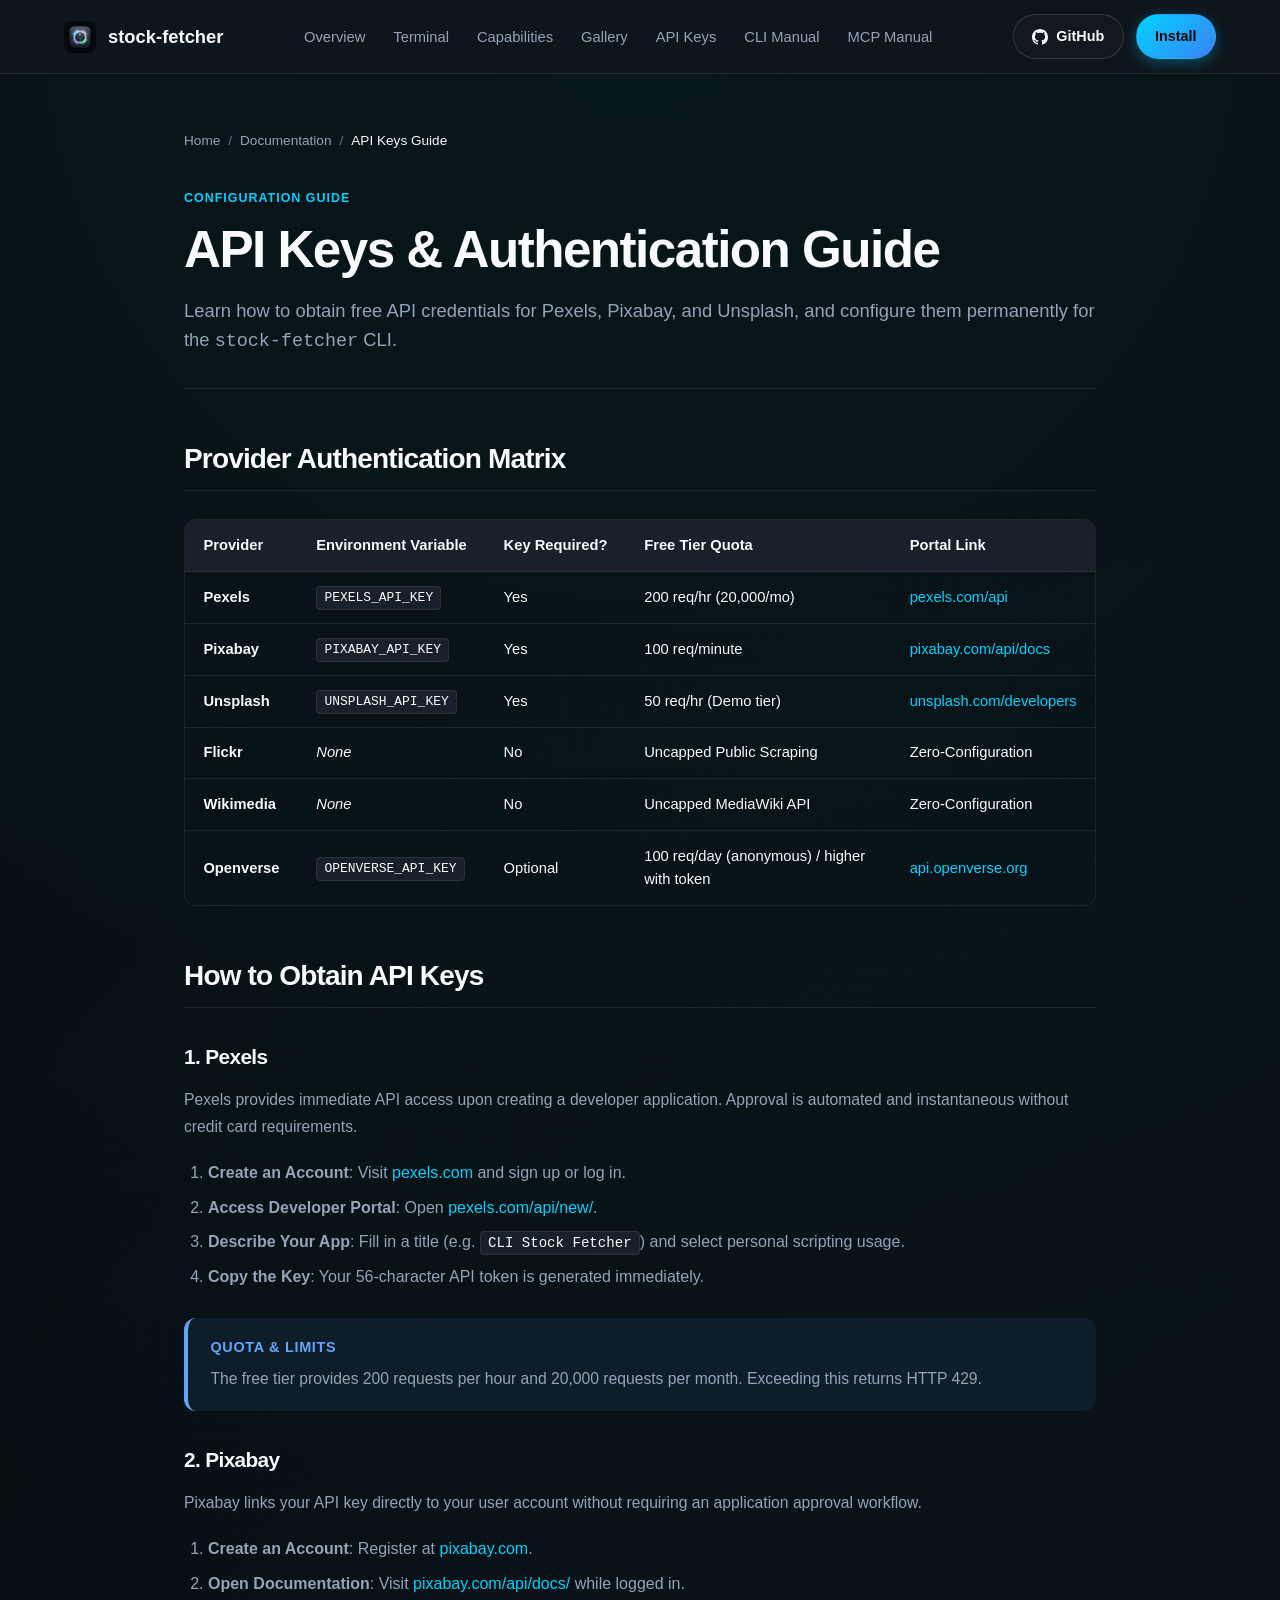
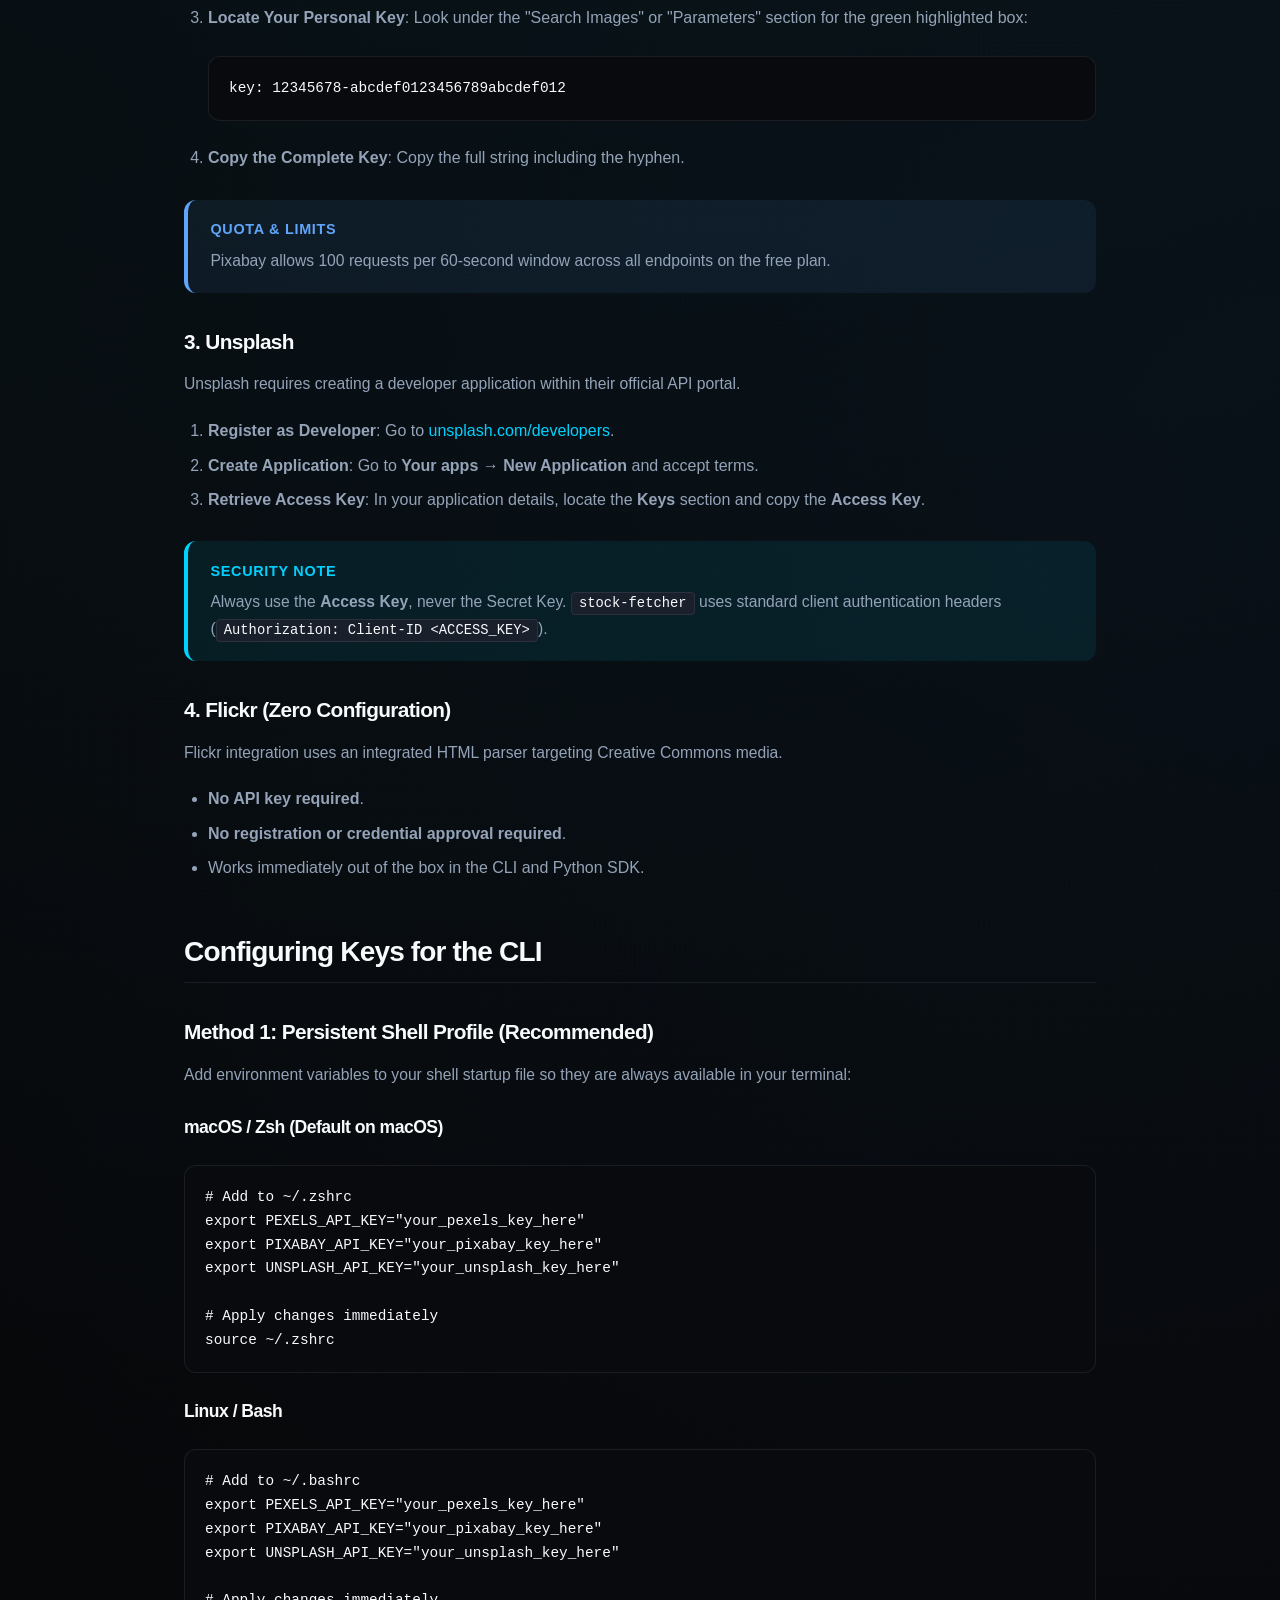
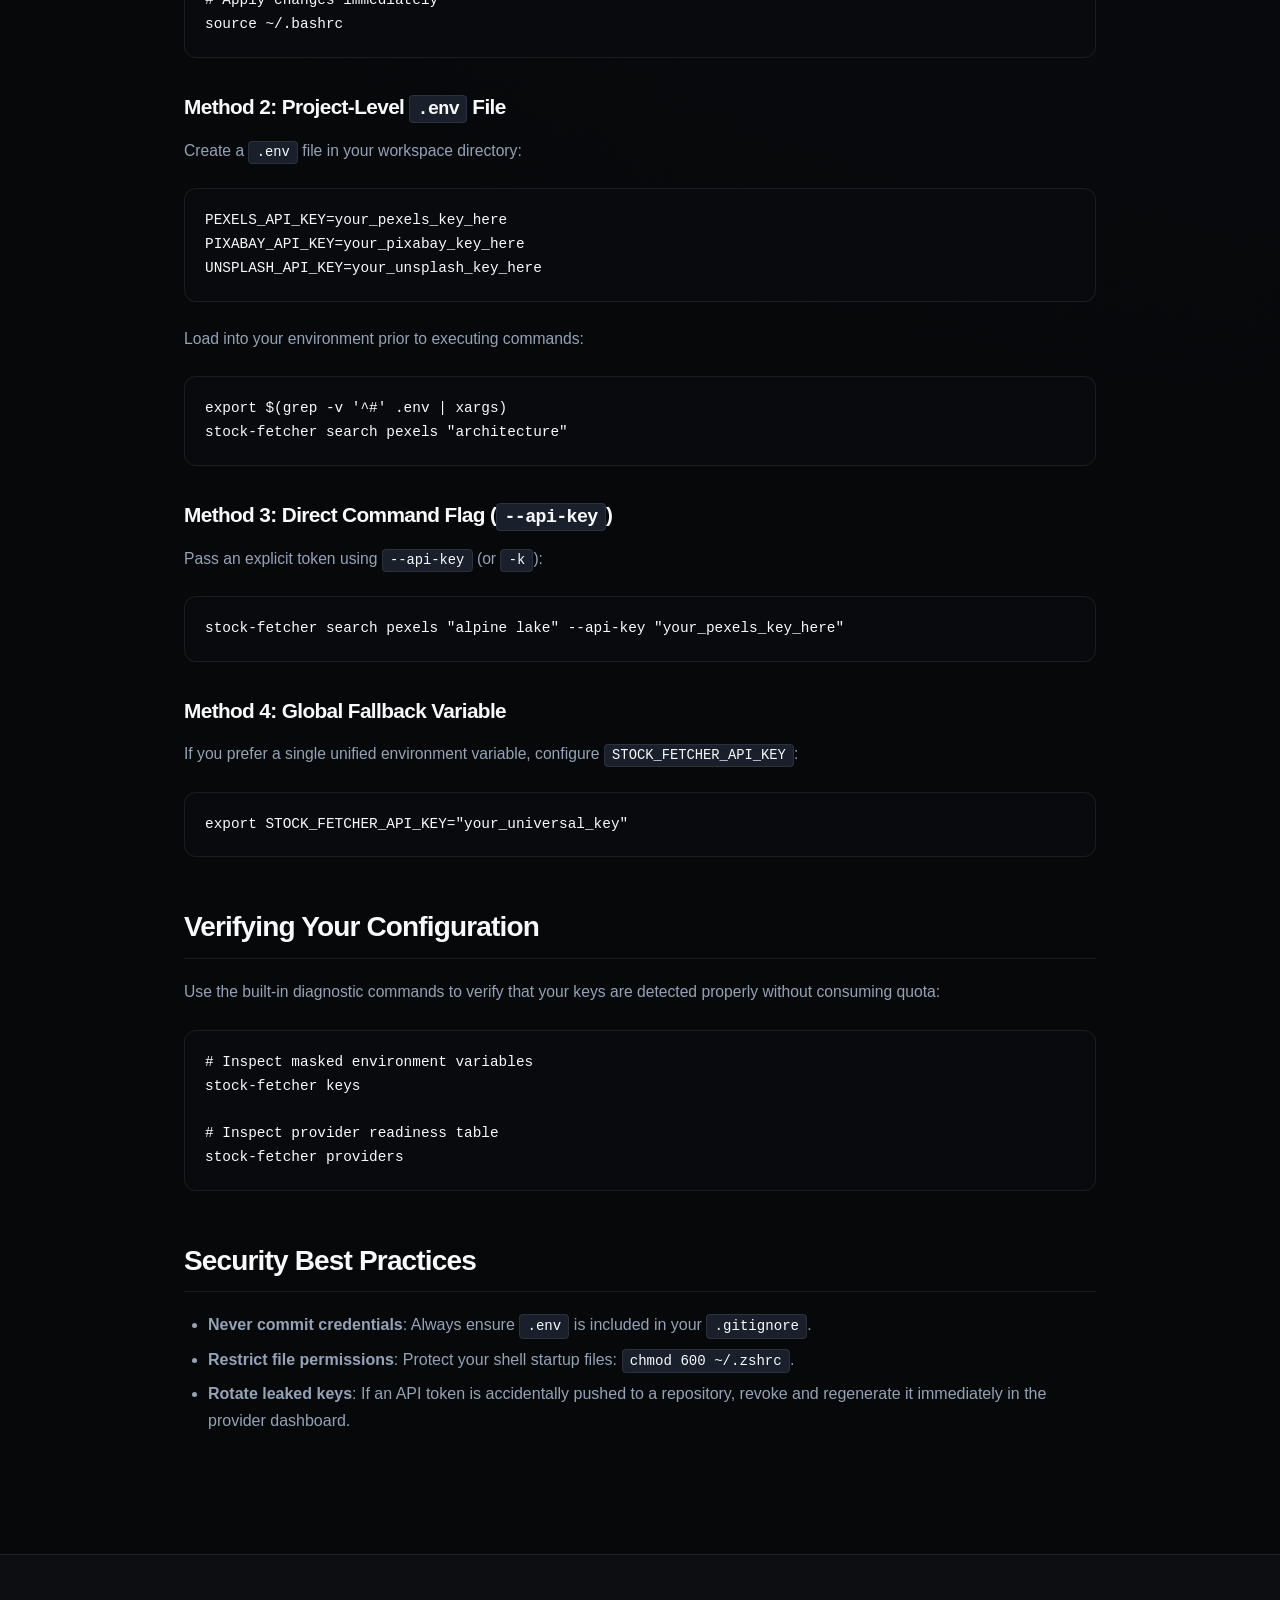
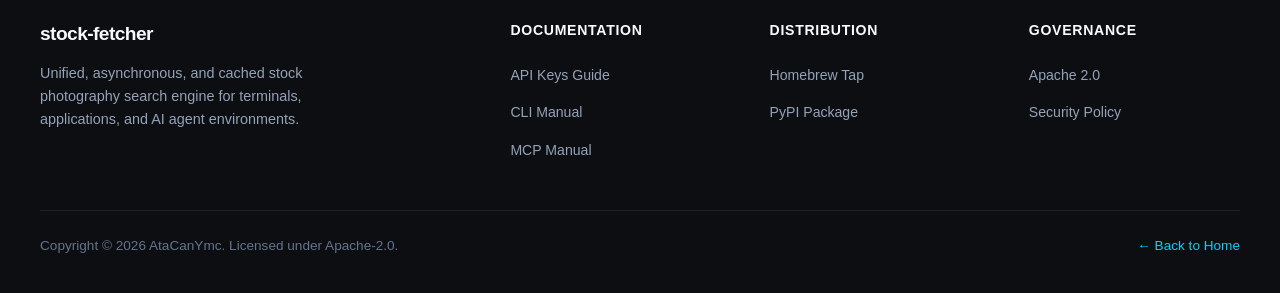
==== commit a0eef57d: "feat(providers): add Wikimedia Commons and Openverse client integrations - Implement WikimediaClient" ====
--- a/site/api_keys_guide.html
+++ b/site/api_keys_guide.html
@@ -156,6 +156,20 @@
               <td>Uncapped Public Scraping</td>
               <td>Zero-Configuration</td>
             </tr>
+            <tr>
+              <td><strong>Wikimedia</strong></td>
+              <td><em>None</em></td>
+              <td>No</td>
+              <td>Uncapped MediaWiki API</td>
+              <td>Zero-Configuration</td>
+            </tr>
+            <tr>
+              <td><strong>Openverse</strong></td>
+              <td><code>OPENVERSE_API_KEY</code></td>
+              <td>Optional</td>
+              <td>100 req/day (anonymous) / higher with token</td>
+              <td><a href="https://api.openverse.org/v1/" target="_blank" rel="noopener noreferrer">api.openverse.org</a></td>
+            </tr>
           </tbody>
         </table>
       </div>
